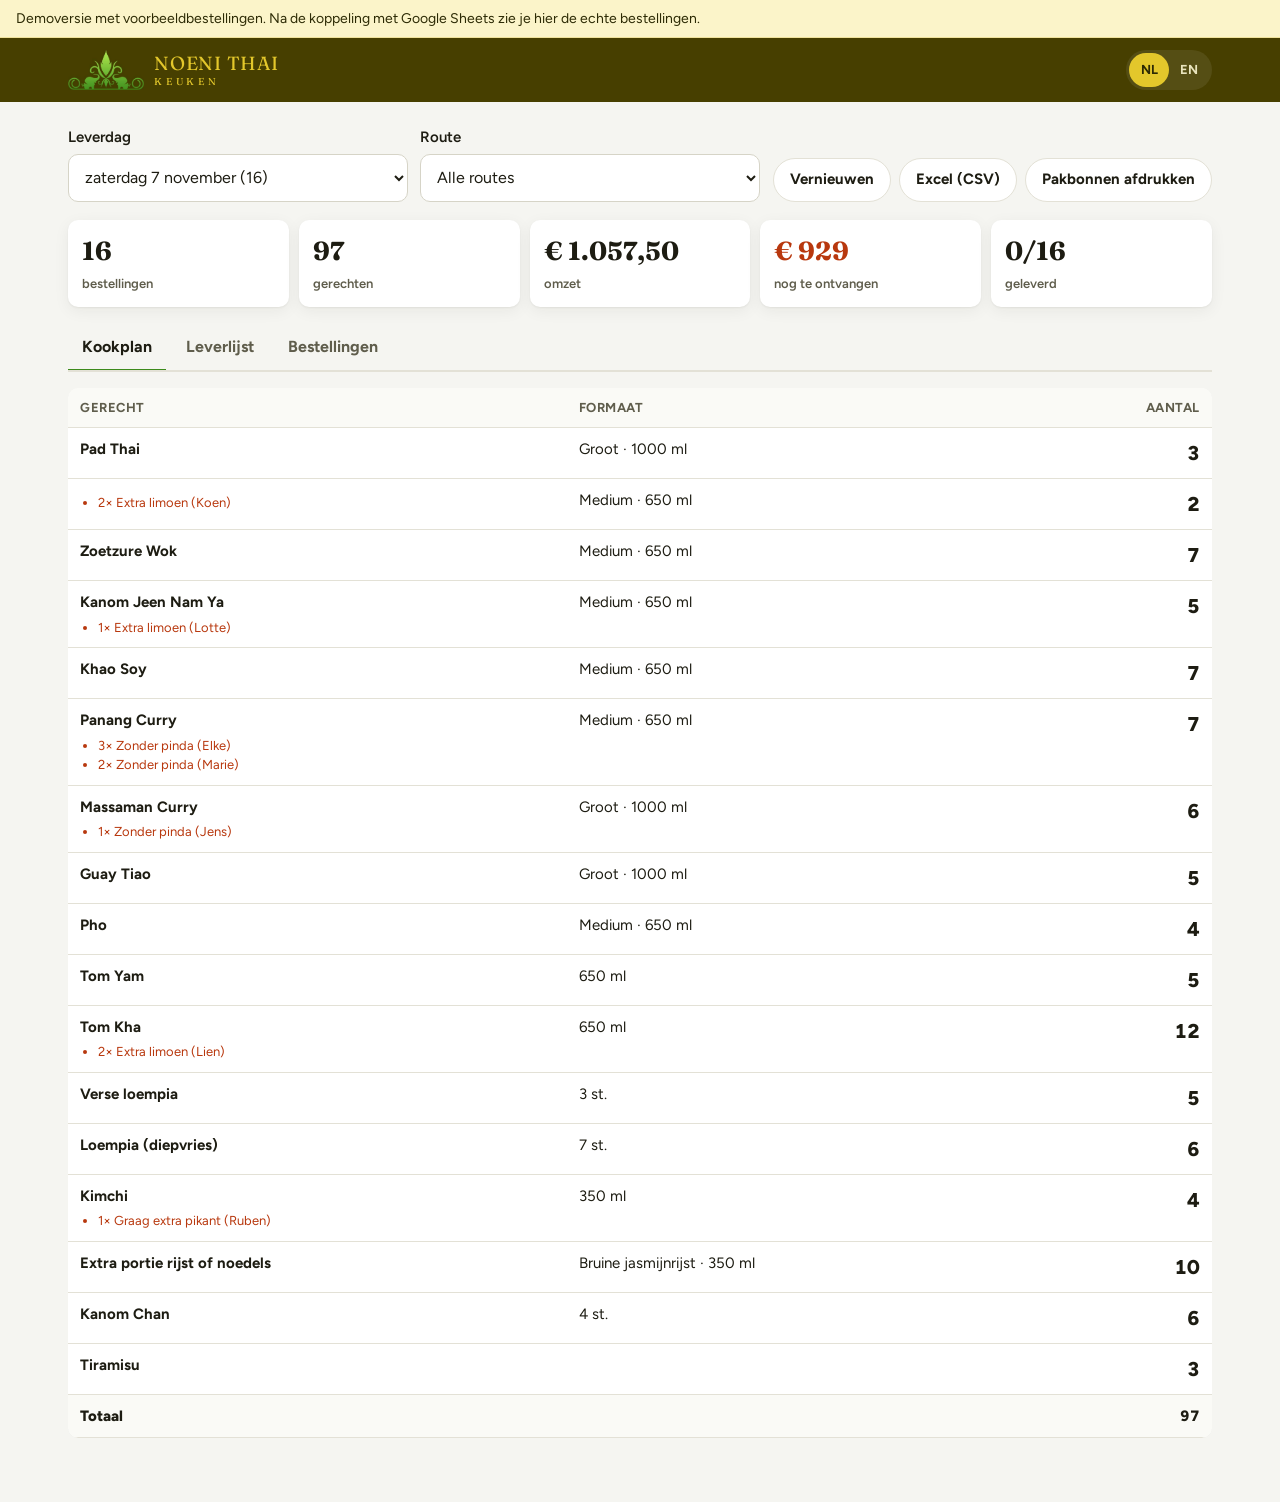
==== keuken.html @ f76861cc "Noeni Thai Kitchen order site (demo mode) Co-Authored-By: Claude Opus 5.5 <noreply@anthropic.com>" ====
<!doctype html>
<html lang="nl-BE">
<head>
  <meta charset="utf-8">
  <meta name="viewport" content="width=device-width, initial-scale=1, viewport-fit=cover">
  <meta name="robots" content="noindex, nofollow">
  <title>Keuken · Noeni Thai Kitchen</title>
  <meta name="theme-color" content="#473f00">
  <link rel="icon" href="img/icon.svg" type="image/svg+xml">
  <link rel="preconnect" href="https://fonts.googleapis.com">
  <link rel="preconnect" href="https://fonts.gstatic.com" crossorigin>
  <link href="https://fonts.googleapis.com/css2?family=Fraunces:opsz,wght@9..144,500;9..144,650&family=Figtree:wght@400;500;600;700&display=swap" rel="stylesheet">
  <link rel="stylesheet" href="styles.css">
  <link rel="stylesheet" href="keuken.css">
</head>
<body class="k">
  <div class="demo-bar" id="demoBar" hidden></div>
  <header class="top">
    <div class="wrap top-in">
      <a class="brand" href="index.html" aria-label="Noeni Thai Kitchen">
        <span class="brand-mark" aria-hidden="true"></span>
        <span class="brand-name">Noeni Thai<small data-t="kitchen">Kitchen</small></span>
      </a>
      <div class="lang" role="group" aria-label="Language">
        <button type="button" data-lang="nl">NL</button>
        <button type="button" data-lang="en">EN</button>
      </div>
    </div>
  </header>

  <!-- Login -->
  <main class="wrap k-login" id="login" hidden>
    <form id="loginForm" class="k-card">
      <h1 data-t="loginTitle"></h1>
      <p class="muted" data-t="loginText"></p>
      <div class="field">
        <label for="key" data-t="key"></label>
        <input id="key" type="password" autocomplete="current-password" required>
      </div>
      <p class="err" id="loginErr"></p>
      <button class="btn btn-primary btn-block" data-t="login"></button>
    </form>
  </main>

  <!-- Dashboard -->
  <main class="wrap k-main" id="dash" hidden>
    <div class="k-toolbar">
      <div class="field">
        <label for="day" data-t="day"></label>
        <select id="day"></select>
      </div>
      <div class="field">
        <label for="route" data-t="route"></label>
        <select id="route"></select>
      </div>
      <div class="k-actions">
        <button type="button" class="btn btn-ghost" id="refresh" data-t="refresh"></button>
        <button type="button" class="btn btn-ghost" id="csv" data-t="csv"></button>
        <button type="button" class="btn btn-ghost" id="printSlips" data-t="printSlips"></button>
      </div>
    </div>

    <div class="k-stats" id="stats"></div>

    <div class="k-tabs" role="tablist">
      <button type="button" role="tab" data-tab="cook" data-t="tabCook"></button>
      <button type="button" role="tab" data-tab="deliver" data-t="tabDeliver"></button>
      <button type="button" role="tab" data-tab="orders" data-t="tabOrders"></button>
    </div>

    <section id="tab-cook" class="k-panel"></section>
    <section id="tab-deliver" class="k-panel"></section>
    <section id="tab-orders" class="k-panel"></section>
    <p class="muted k-empty" id="empty" hidden data-t="none"></p>
  </main>

  <!-- Packing slips, only shown when printing -->
  <div class="slips" id="slips"></div>

  <div class="toast" id="toast" role="status" hidden></div>

  <script src="config.js" defer></script>
  <script src="menu.js" defer></script>
  <script src="shared.js" defer></script>
  <script src="keuken.js" defer></script>
</body>
</html>
---- styles.css ----
/* Noeni Thai Kitchen — colours taken from the logo (deep olive, leaf green, gold). */
:root {
  --olive: #473f00;
  --olive-2: #57520f;
  --olive-ink: #2c2a04;
  --leaf: #3c8a1c;
  --leaf-hover: #2f7213;
  --leaf-soft: #ebf5e3;
  --gold: #e3c72b;
  --gold-hover: #f0d643;
  --gold-soft: #fbf4c9;
  --chili: #b8380e;
  --chili-soft: #fdebe3;
  --ice: #1d6aa3;
  --ice-soft: #e6f1fa;

  --bg: #f5f5f1;
  --surface: #ffffff;
  --ink: #1d1c12;
  --muted: #5f5d4c;
  --line: #e3e1d6;
  --focus: #1d6aa3;

  --r: 14px;
  --r-sm: 10px;
  --shadow: 0 1px 2px rgba(40, 38, 10, .06), 0 4px 16px rgba(40, 38, 10, .06);
  --shadow-lg: 0 10px 40px rgba(40, 38, 10, .18);
  --font: 'Figtree', system-ui, -apple-system, 'Segoe UI', sans-serif;
  --serif: 'Fraunces', Georgia, serif;
  --bar-h: 0px;
}

*, *::before, *::after { box-sizing: border-box; }
html { scroll-behavior: smooth; -webkit-text-size-adjust: 100%; }
body {
  margin: 0;
  background: var(--bg);
  color: var(--ink);
  font: 16px/1.5 var(--font);
  text-align: left;
  -webkit-font-smoothing: antialiased;
  padding-bottom: var(--bar-h);
}
body.locked { overflow: hidden; }
img { max-width: 100%; display: block; }
h1, h2, h3 { line-height: 1.15; margin: 0; }
h1, h2 { font-family: var(--serif); font-weight: 650; letter-spacing: -.01em; }
p { margin: 0; }
a { color: var(--leaf); }
button { font: inherit; color: inherit; cursor: pointer; }
input, select, textarea { font: inherit; color: inherit; }
[hidden] { display: none !important; }
:focus-visible { outline: 3px solid var(--focus); outline-offset: 2px; border-radius: 6px; }
svg { width: 1em; height: 1em; fill: none; stroke: currentColor; stroke-width: 2.2; stroke-linecap: round; stroke-linejoin: round; }

.wrap { width: 100%; max-width: 1200px; margin: 0 auto; padding: 0 16px; }
@media (min-width: 720px) { .wrap { padding: 0 28px; } }
.muted { color: var(--muted); }
.skip { position: absolute; left: -999px; top: 8px; background: #fff; padding: 8px 12px; z-index: 100; }
.skip:focus { left: 8px; }

/* ---------- buttons ---------- */
.btn {
  display: inline-flex; align-items: center; justify-content: center; gap: 8px;
  min-height: 48px; padding: 0 22px; border-radius: 999px; border: 0;
  font-weight: 700; text-decoration: none; white-space: nowrap;
  transition: background .15s, transform .1s;
}
.btn:active { transform: translateY(1px); }
.btn-primary { background: var(--leaf); color: #fff; }
.btn-primary:hover { background: var(--leaf-hover); }
.btn-primary:disabled { background: #b9c4ad; cursor: not-allowed; }
.btn-gold { background: var(--gold); color: var(--olive-ink); }
.btn-gold:hover { background: var(--gold-hover); }
.btn-dark { background: var(--olive); color: #fff; }
.btn-ghost { background: var(--surface); border: 1.5px solid var(--line); color: var(--ink); }
.btn-ghost:hover { border-color: var(--olive-2); }
.btn-block { width: 100%; }
.btn-link { background: none; border: 0; padding: 0; color: var(--leaf); font-weight: 600; text-decoration: underline; text-underline-offset: 3px; }
.btn-link.small, .small { font-size: 14px; }
.icon-btn { width: 44px; height: 44px; border-radius: 50%; border: 0; background: transparent; display: grid; place-items: center; font-size: 22px; }
.icon-btn:hover { background: var(--bg); }

/* ---------- top ---------- */
.demo-bar { background: var(--gold-soft); color: var(--olive-ink); font-size: 14px; padding: 8px 16px; border-bottom: 1px solid #efe29a; }
.banner { background: var(--leaf); color: #fff; padding: 10px 16px; font-weight: 600; }
.top { background: var(--olive); color: #fff; position: sticky; top: 0; z-index: 30; }
.top-in { display: flex; align-items: center; gap: 16px; height: 64px; }
.brand { display: flex; align-items: center; gap: 10px; text-decoration: none; color: var(--gold); }
/* Emblem cut out of the logo file (elephants + leaf), name set in type next to it. */
.brand-mark { width: 76px; height: 40px; background: url(img/logo.jpg) -35.6px -0.9px / 147px auto no-repeat; flex: none; }
.brand-name { font-family: var(--serif); font-size: 19px; line-height: 1; letter-spacing: .04em; text-transform: uppercase; white-space: nowrap; }
.brand-name small { display: block; font-size: 10px; letter-spacing: .38em; margin-top: 4px; }
@media (max-width: 420px) { .brand-mark { display: none; } }
.top-nav { display: none; gap: 24px; margin-left: auto; }
.top-nav a { color: #f2edc6; text-decoration: none; font-weight: 600; font-size: 15px; }
.top-nav a:hover { color: var(--gold); }
.lang { margin-left: auto; display: flex; background: rgba(255,255,255,.08); border-radius: 999px; padding: 3px; }
.lang button { border: 0; background: none; color: #e9e4bd; font-size: 13px; font-weight: 700; padding: 6px 11px; border-radius: 999px; min-width: 40px; min-height: 34px; }
.lang button[aria-pressed="true"] { background: var(--gold); color: var(--olive-ink); }
@media (min-width: 860px) { .top-nav { display: flex; } .lang { margin-left: 8px; } }

/* ---------- hero ---------- */
.hero { background: var(--olive); color: #fff; padding: 20px 0 40px; overflow: hidden; }
.hero-in { display: grid; gap: 28px; align-items: center; }
.eyebrow { color: var(--gold); font-weight: 700; letter-spacing: .08em; text-transform: uppercase; font-size: 13px; margin-bottom: 10px; }
.hero h1 { font-size: clamp(32px, 7vw, 54px); max-width: 15ch; }
.lead { color: #e7e3c4; font-size: 18px; margin-top: 14px; max-width: 46ch; }
.where { margin-top: 24px; background: rgba(255,255,255,.07); border: 1px solid rgba(255,255,255,.12); border-radius: var(--r); padding: 16px; max-width: 520px; }
.where-label { font-weight: 700; display: block; margin-bottom: 8px; }
.where-row { display: flex; gap: 10px; }
.where-row input {
  width: 128px; min-height: 48px; padding: 0 14px; border-radius: 999px; border: 2px solid transparent;
  background: #fff; color: var(--ink); font-size: 18px; font-weight: 600; letter-spacing: .1em;
}
.where-row input:focus { outline: none; border-color: var(--gold); }
.where-row .btn { flex: 1; }
.where-hint { color: #d5d0ad; font-size: 14px; margin-top: 8px; }
.next:empty { display: none; }
.next { margin-top: 14px; display: grid; gap: 12px; }
.next-item { background: rgba(0,0,0,.18); border-radius: var(--r-sm); padding: 12px 14px; }
.next-label { font-size: 13px; color: var(--gold); font-weight: 700; text-transform: uppercase; letter-spacing: .05em; }
.next-date { font-family: var(--serif); font-size: 24px; margin-top: 2px; }
.next-date::first-letter, .cal-date::first-letter { text-transform: uppercase; }
.next-dl { font-size: 14px; color: #e7e3c4; margin-top: 4px; }
.next-none { color: #f6efc0; font-size: 15px; }
.pill { display: inline-block; background: var(--gold); color: var(--olive-ink); font-weight: 700; border-radius: 999px; padding: 1px 9px; font-size: 13px; margin-left: 4px; white-space: nowrap; }
.pill-warn { background: #ffb38f; margin-left: 0; }
.reorder { color: var(--gold); margin-top: 16px; display: inline-block; }

.hero-photos { display: grid; grid-template-columns: 1.2fr 1fr; grid-template-rows: 1fr 1fr; gap: 10px; height: 200px; }
.hero-photos img { width: 100%; height: 100%; object-fit: cover; border-radius: var(--r); }
.hero-photos .p1 { grid-row: 1 / 3; }
@media (min-width: 900px) {
  .hero { padding: 40px 0 64px; }
  .hero-in { grid-template-columns: 1.05fr 1fr; gap: 48px; }
  .hero-photos { height: 460px; gap: 14px; }
}

/* ---------- late notice ---------- */
.late { background: #fff1ea; border-bottom: 1px solid #f6d3c3; }
.late-in { display: flex; gap: 16px; align-items: center; justify-content: space-between; padding-top: 12px; padding-bottom: 12px; }
.late strong { display: block; color: var(--chili); }
.late span { font-size: 14px; }

/* ---------- layout ---------- */
.layout { display: grid; grid-template-columns: minmax(0, 1fr); gap: 32px; padding-top: 36px; padding-bottom: 56px; }
.menu-col { min-width: 0; }
@media (min-width: 1024px) { .layout { grid-template-columns: minmax(0, 1fr) 360px; align-items: start; } }
.menu-head h2 { font-size: clamp(28px, 4vw, 38px); }
.menu-head p { margin-top: 6px; }

.filters { position: sticky; top: 64px; z-index: 20; background: var(--bg); padding: 14px 0 10px; margin: 0 -16px; padding-left: 16px; padding-right: 16px; }
@media (min-width: 720px) { .filters { margin: 0; padding-left: 0; padding-right: 0; } }
.chips { display: flex; gap: 8px; overflow-x: auto; scrollbar-width: none; padding-bottom: 2px; }
.chips::-webkit-scrollbar { display: none; }
.chip {
  flex: none; border: 1.5px solid var(--line); background: var(--surface); border-radius: 999px;
  padding: 8px 14px; font-weight: 600; font-size: 15px; min-height: 40px;
}
.chip-n { color: var(--muted); font-weight: 500; font-size: 13px; }
.chip[aria-selected="true"] { background: var(--olive); color: #fff; border-color: var(--olive); }
.chip[aria-selected="true"] .chip-n { color: var(--gold); }
.filter-row { display: flex; gap: 10px; margin-top: 10px; align-items: center; }
.search { flex: 1; display: flex; align-items: center; gap: 8px; background: var(--surface); border: 1.5px solid var(--line); border-radius: 999px; padding: 0 14px; min-height: 42px; color: var(--muted); }
.search:focus-within { border-color: var(--olive-2); }
.search input { border: 0; outline: none; background: none; flex: 1; min-width: 0; color: var(--ink); font-size: 15px; }
.toggle { display: inline-flex; align-items: center; gap: 8px; font-size: 14px; font-weight: 600; white-space: nowrap; cursor: pointer; }
.toggle input { width: 18px; height: 18px; accent-color: var(--leaf); }

.cat { margin-top: 26px; scroll-margin-top: 170px; }
.cat-title { font-size: 13px; text-transform: uppercase; letter-spacing: .09em; color: var(--muted); font-weight: 700; margin-bottom: 12px; }
.cards { display: grid; gap: 14px; }
@media (min-width: 640px) { .cards { grid-template-columns: 1fr 1fr; } }

/* ---------- card ---------- */
.card { background: var(--surface); border-radius: var(--r); box-shadow: var(--shadow); overflow: hidden; display: flex; flex-direction: column; border: 2px solid transparent; transition: border-color .15s; }
.card.in-cart { border-color: var(--leaf); }
.card-img { aspect-ratio: 16 / 10; background: #ecebe3; overflow: hidden; }
.card-img img { width: 100%; height: 100%; object-fit: cover; transition: transform .4s; }
.card:hover .card-img img { transform: scale(1.03); }
/* Smaller extras / desserts: photo beside the text on wide cards */
.cards:not(.cards-big) .card { flex-direction: row; }
.cards:not(.cards-big) .card-img { aspect-ratio: auto; width: 112px; flex: none; }
.card.no-img .card-body { border-left: 5px solid var(--gold); }
.card-body { padding: 14px 16px 16px; display: flex; flex-direction: column; gap: 6px; flex: 1; min-width: 0; }
.card-title { display: flex; flex-wrap: wrap; gap: 6px 10px; align-items: center; }
.card-title h3 { font-family: var(--serif); font-size: 21px; font-weight: 650; }
.badges { display: flex; gap: 6px; }
.badge { display: inline-flex; align-items: center; gap: 4px; font-size: 12px; font-weight: 700; border-radius: 999px; padding: 2px 8px; }
.badge-spicy { background: var(--chili-soft); color: var(--chili); }
.badge-frozen { background: var(--ice-soft); color: var(--ice); }
.card-sub { color: var(--muted); font-size: 15px; }
.ing summary { font-size: 14px; color: var(--olive-2); font-weight: 600; cursor: pointer; width: max-content; }
.ing p { font-size: 14px; color: var(--muted); margin-top: 4px; }
.variants { list-style: none; padding: 0; margin: 6px 0 0; display: grid; gap: 4px; }
.variant { display: grid; grid-template-columns: 1fr auto auto; gap: 12px; align-items: center; min-height: 44px; border-top: 1px solid var(--line); padding-top: 6px; }
.variant:first-child { border-top: 0; padding-top: 0; }
.v-label { font-size: 15px; }
.v-price { font-weight: 700; font-variant-numeric: tabular-nums; }
.variant.is-sold .v-label, .variant.is-sold .v-price { color: #a3a191; text-decoration: line-through; }
.sold { font-size: 13px; color: var(--chili); font-weight: 700; }
.card-extra { display: flex; flex-wrap: wrap; gap: 6px 16px; align-items: center; margin-top: 4px; }
.note-wrap textarea { width: 100%; border: 1.5px solid var(--line); border-radius: var(--r-sm); padding: 8px 10px; resize: vertical; font-size: 15px; }
.check { display: inline-flex; gap: 8px; align-items: center; cursor: pointer; }
.check input { width: 18px; height: 18px; accent-color: var(--leaf); flex: none; }

.add {
  width: 44px; height: 44px; border-radius: 50%; border: 0; background: var(--leaf); color: #fff;
  display: grid; place-items: center; font-size: 20px; box-shadow: 0 2px 6px rgba(60,138,28,.3);
}
.add:hover { background: var(--leaf-hover); }
.stepper { display: inline-flex; align-items: center; background: var(--leaf-soft); border-radius: 999px; }
.stepper button { width: 40px; height: 40px; border-radius: 50%; border: 0; background: transparent; display: grid; place-items: center; font-size: 18px; color: var(--leaf-hover); }
.stepper button:hover { background: rgba(60,138,28,.12); }
.stepper button:disabled { opacity: .35; cursor: not-allowed; }
.stepper output { min-width: 24px; text-align: center; font-weight: 700; font-variant-numeric: tabular-nums; }
.empty-results { margin-top: 24px; }

/* ---------- cart ---------- */
.cart-col { display: none; }
@media (min-width: 1024px) { .cart-col { display: block; position: sticky; top: 84px; } }
.cart-card { background: var(--surface); border-radius: var(--r); box-shadow: var(--shadow); padding: 18px; max-height: calc(100vh - 104px); overflow: auto; }
.cart-top { display: flex; justify-content: space-between; align-items: baseline; }
.cart-h { font-family: var(--serif); font-size: 24px; }
.cart-empty { margin-top: 10px; }
.lines { list-style: none; padding: 0; margin: 12px 0; }
.line { display: grid; grid-template-columns: 1fr auto auto; gap: 8px; align-items: center; padding: 10px 0; border-bottom: 1px solid var(--line); }
.line-main { min-width: 0; }
.line-name { font-weight: 600; display: block; }
.line-name small { color: var(--muted); font-weight: 500; }
.line-note { display: block; font-size: 13px; color: var(--muted); font-style: italic; overflow-wrap: anywhere; }
.line-total { font-weight: 700; min-width: 52px; text-align: right; font-variant-numeric: tabular-nums; }
.line .stepper button { width: 34px; height: 34px; }
.line .add { width: 34px; height: 34px; }
.lines-static .line { grid-template-columns: 1fr auto; }
#stepCart .cart-h { visibility: hidden; }
.suggest p { font-size: 13px; font-weight: 700; text-transform: uppercase; letter-spacing: .06em; color: var(--muted); }
.suggest-row { display: flex; flex-wrap: wrap; gap: 6px; margin-top: 6px; }
.suggest-btn { border: 1.5px dashed #cfcdbd; background: var(--surface); border-radius: 999px; padding: 6px 12px; font-size: 14px; font-weight: 600; min-height: 36px; }
.suggest-btn span { color: var(--muted); font-weight: 500; }
.suggest-btn:hover { border-color: var(--leaf); border-style: solid; color: var(--leaf-hover); }
.method-switch { display: grid; grid-template-columns: 1fr 1fr; background: var(--bg); border-radius: 999px; padding: 4px; margin: 12px 0; }
.method-switch button { border: 0; background: none; border-radius: 999px; min-height: 38px; font-weight: 700; font-size: 14px; color: var(--muted); }
.method-switch button[aria-pressed="true"] { background: var(--surface); color: var(--ink); box-shadow: var(--shadow); }
.progress { margin: 10px 0; }
.progress-bar { height: 8px; background: var(--bg); border-radius: 999px; overflow: hidden; }
.progress-bar span { display: block; height: 100%; background: var(--gold); border-radius: 999px; transition: width .3s; }
.progress.ok .progress-bar span { background: var(--leaf); }
.progress p { font-size: 14px; margin-top: 6px; font-weight: 600; color: var(--olive-2); }
.sums { margin: 12px 0 16px; display: grid; gap: 4px; }
.sums div { display: flex; justify-content: space-between; }
.sums dt { color: var(--muted); }
.sums dd { margin: 0; font-variant-numeric: tabular-nums; }
.sum-total { border-top: 1px solid var(--line); padding-top: 8px; margin-top: 4px; font-size: 19px; font-weight: 800; }
.sum-total dt { color: var(--ink); }

/* ---------- mobile order bar ---------- */
.bar { position: fixed; left: 0; right: 0; bottom: 0; z-index: 40; padding: 10px 16px calc(10px + env(safe-area-inset-bottom)); background: linear-gradient(to top, var(--bg) 70%, rgba(245,245,241,0)); }
.bar-btn { width: 100%; display: flex; align-items: center; gap: 12px; min-height: 56px; border: 0; border-radius: 999px; background: var(--leaf); color: #fff; padding: 0 10px 0 10px; font-weight: 700; font-size: 17px; box-shadow: var(--shadow-lg); }
.bar-count { background: #fff; color: var(--leaf); border-radius: 999px; min-width: 36px; height: 36px; display: grid; place-items: center; font-size: 15px; }
.bar-total { margin-left: auto; padding-right: 10px; font-variant-numeric: tabular-nums; }
body:has(.bar:not([hidden])) { --bar-h: 84px; }
@media (min-width: 1024px) { .bar { display: none !important; } body { --bar-h: 0px !important; } }

/* ---------- sheet (dialog) ---------- */
.sheet {
  padding: 0; border: 0; margin: 0; width: 100%; max-width: 100%; height: 100%; max-height: 100%;
  background: var(--surface); color: var(--ink);
}
.sheet[open] { display: flex; flex-direction: column; }
.sheet::backdrop { background: rgba(30, 28, 6, .5); }
@media (min-width: 720px) {
  .sheet { margin: 0 0 0 auto; width: 560px; height: 100%; box-shadow: var(--shadow-lg); }
}
.sheet-head { display: grid; grid-template-columns: 44px 1fr 44px; align-items: center; gap: 8px; padding: 8px 12px; border-bottom: 1px solid var(--line); }
.sheet-head h2 { font-size: 20px; text-align: center; }
/* Keep the grid columns when the back button is not needed */
.sheet-head .icon-btn[hidden] { display: grid !important; visibility: hidden; }
.sheet-body { overflow: auto; padding: 18px 20px calc(28px + env(safe-area-inset-bottom)); flex: 1; }
.step { display: grid; gap: 18px; }

fieldset { border: 0; padding: 0; margin: 0; }
legend { font-weight: 700; margin-bottom: 8px; padding: 0; }
.choice-grid { display: grid; grid-template-columns: 1fr 1fr; gap: 10px; }
.choice-grid.three { grid-template-columns: 1fr; }
@media (min-width: 480px) { .choice-grid.three { grid-template-columns: repeat(3, 1fr); } }
.choice { position: relative; cursor: pointer; }
.choice input { position: absolute; opacity: 0; inset: 0; }
.choice-box { display: flex; flex-direction: column; gap: 2px; border: 2px solid var(--line); border-radius: var(--r-sm); padding: 12px 14px; height: 100%; }
.choice-box small { color: var(--muted); font-size: 13px; line-height: 1.35; }
.choice input:checked + .choice-box { border-color: var(--leaf); background: var(--leaf-soft); }
.choice input:focus-visible + .choice-box { outline: 3px solid var(--focus); outline-offset: 2px; }
.grid2 { display: grid; gap: 14px; }
@media (min-width: 480px) { .grid2 { grid-template-columns: 1fr 1fr; } .span2 { grid-column: span 2; } }
.field { display: grid; gap: 5px; align-content: start; }
.field label { font-weight: 600; font-size: 15px; }
.field input, .field select, .field textarea {
  width: 100%; min-height: 48px; border: 1.5px solid #d6d4c7; border-radius: var(--r-sm); padding: 10px 12px; background: #fff; font-size: 16px;
}
.field textarea { min-height: 0; resize: vertical; }
.field input:focus, .field select:focus, .field textarea:focus { outline: none; border-color: var(--leaf); box-shadow: 0 0 0 3px var(--leaf-soft); }
.field [aria-invalid="true"] { border-color: var(--chili); }
.hint { font-size: 13px; color: var(--muted); }
.hint.is-warn { color: var(--chili); font-weight: 600; }
.err { font-size: 14px; color: var(--chili); font-weight: 600; }
.err:empty { display: none; }
.route-note { font-size: 14px; font-weight: 600; color: var(--leaf-hover); background: var(--leaf-soft); padding: 8px 12px; border-radius: var(--r-sm); }
.route-note.is-bad { color: var(--chili); background: var(--chili-soft); }
.form-err { background: var(--chili-soft); color: var(--chili); padding: 10px 14px; border-radius: var(--r-sm); font-weight: 600; }
.hp { position: absolute; left: -9999px; width: 1px; height: 1px; overflow: hidden; }
.summary .sums { margin: 0; background: var(--bg); padding: 12px 14px; border-radius: var(--r-sm); }

/* ---------- done ---------- */
.done-head { text-align: left; }
.done-icon { width: 56px; height: 56px; border-radius: 50%; background: var(--leaf); color: #fff; display: grid; place-items: center; font-size: 30px; margin-bottom: 12px; }
.done-head h2 { font-size: 30px; }
.done-head p { color: var(--muted); margin-top: 4px; }
.kv { margin: 0; display: grid; grid-template-columns: auto 1fr; gap: 6px 14px; }
.kv div { display: contents; }
.kv dt { color: var(--muted); }
.kv dd { margin: 0; overflow-wrap: anywhere; text-transform: none; }
.done-kv { background: var(--bg); padding: 12px 14px; border-radius: var(--r-sm); }
.pay { border: 2px solid var(--gold); background: #fffdf0; border-radius: var(--r); padding: 16px; }
.pay h3 { font-size: 18px; margin-bottom: 10px; }
.pay-grid { display: grid; gap: 16px; }
@media (min-width: 480px) { .pay-grid { grid-template-columns: 180px 1fr; align-items: start; } }
.qr { background: #fff; border-radius: var(--r-sm); padding: 6px; width: 180px; }
.qr svg { width: 100%; height: auto; display: block; }
.pay .kv { margin-top: 10px; }
.done-actions { display: flex; flex-wrap: wrap; gap: 10px; }

/* ---------- how / info / footer ---------- */
.how { background: var(--surface); padding: 48px 0; border-top: 1px solid var(--line); }
.how h2, .info h2 { font-size: clamp(26px, 4vw, 34px); }
.steps { list-style: none; padding: 0; margin: 24px 0 0; display: grid; gap: 18px; }
@media (min-width: 760px) { .steps { grid-template-columns: repeat(3, 1fr); gap: 28px; } }
.steps li { display: grid; gap: 6px; }
.num { width: 40px; height: 40px; border-radius: 50%; background: var(--gold); color: var(--olive-ink); display: grid; place-items: center; font-weight: 800; font-family: var(--serif); font-size: 20px; }
.steps h3 { font-size: 19px; margin-top: 4px; }
.steps p { color: var(--muted); }
.info { padding: 48px 0 56px; }
.info-grid { display: grid; gap: 28px; }
@media (min-width: 860px) { .info-grid { grid-template-columns: 1.3fr 1fr; gap: 56px; } }
.facts { padding-left: 20px; margin: 16px 0 24px; display: grid; gap: 8px; }
.info h3 { font-size: 19px; margin-bottom: 6px; }
.cal-card { background: var(--surface); border-radius: var(--r); box-shadow: var(--shadow); padding: 20px; align-self: start; }
.cal { list-style: none; padding: 0; margin: 12px 0 0; }
.cal li { display: grid; grid-template-columns: 110px 1fr; gap: 10px; padding: 9px 10px; border-radius: var(--r-sm); }
.cal li + li { border-top: 1px solid var(--line); }
.cal li.is-mine { background: var(--leaf-soft); border-top-color: transparent; font-weight: 700; }
.cal-date { font-weight: 700; font-variant-numeric: tabular-nums; }
.cal-pickup { color: var(--muted); }
.foot { background: var(--olive); color: #d9d4b0; padding: 24px 0 calc(24px + var(--bar-h)); font-size: 14px; }
.foot-in { display: flex; flex-wrap: wrap; gap: 12px; justify-content: space-between; }
.foot-link { color: #d9d4b0; }

.toast { position: fixed; left: 50%; bottom: 100px; transform: translateX(-50%); background: var(--olive-ink); color: #fff; padding: 10px 18px; border-radius: 999px; font-weight: 600; z-index: 100; }

/* ---------- print: just the confirmation ---------- */
@media print {
  body > *:not(.sheet) { display: none !important; }
  .sheet { position: static; display: block !important; width: auto; height: auto; box-shadow: none; }
  .sheet-head, .done-actions { display: none !important; }
  .sheet-body { overflow: visible; }
}
---- keuken.css ----
/* Kitchen dashboard — extends styles.css */
.k-login { display: grid; place-items: start center; padding-top: 64px; padding-bottom: 64px; }
.k-card { background: var(--surface); border-radius: var(--r); box-shadow: var(--shadow); padding: 24px; width: 100%; max-width: 420px; display: grid; gap: 14px; }
.k-card h1 { font-size: 28px; }
.k-main { padding-top: 24px; padding-bottom: 64px; }

.k-toolbar { display: flex; flex-wrap: wrap; gap: 12px; align-items: end; }
.k-toolbar .field { min-width: 200px; flex: 1; max-width: 340px; }
.k-actions { display: flex; flex-wrap: wrap; gap: 8px; margin-left: auto; }
.k-actions .btn { min-height: 44px; padding: 0 16px; font-size: 15px; }

.k-stats { display: grid; grid-template-columns: repeat(2, 1fr); gap: 10px; margin: 18px 0; }
@media (min-width: 760px) { .k-stats { grid-template-columns: repeat(5, 1fr); } }
.stat { background: var(--surface); border-radius: var(--r-sm); box-shadow: var(--shadow); padding: 12px 14px; }
.stat b { display: block; font-size: 26px; font-family: var(--serif); font-variant-numeric: tabular-nums; }
.stat span { font-size: 13px; color: var(--muted); font-weight: 600; }
.stat.warn b { color: var(--chili); }

.k-tabs { display: flex; gap: 6px; border-bottom: 2px solid var(--line); margin-bottom: 16px; overflow-x: auto; overflow-y: hidden; }
.k .lang { margin-left: auto; }
.k-tabs button { border: 0; background: none; padding: 10px 14px; font-weight: 700; color: var(--muted); border-bottom: 3px solid transparent; margin-bottom: -2px; white-space: nowrap; min-height: 44px; }
.k-tabs button[aria-selected="true"] { color: var(--ink); border-bottom-color: var(--leaf); }

.k-table { width: 100%; border-collapse: collapse; background: var(--surface); border-radius: var(--r-sm); overflow: hidden; box-shadow: var(--shadow); font-size: 15px; }
.k-table th, .k-table td { padding: 10px 12px; border-bottom: 1px solid var(--line); text-align: left; vertical-align: top; }
.k-table th { background: #fafaf6; font-size: 13px; text-transform: uppercase; letter-spacing: .04em; color: var(--muted); }
.k-table td.qty, .k-table th.qty { text-align: right; font-variant-numeric: tabular-nums; }
.k-table tfoot td { font-weight: 800; background: #fafaf6; }
.k-table .big { font-size: 20px; font-weight: 800; }
.k-scroll { overflow-x: auto; border-radius: var(--r-sm); }
.k-notes { margin: 4px 0 0; padding-left: 18px; font-size: 13px; color: var(--chili); }

.route-block { margin-bottom: 26px; }
.route-head { display: flex; flex-wrap: wrap; gap: 10px; align-items: center; justify-content: space-between; margin-bottom: 10px; }
.route-head h2 { font-size: 22px; }
.route-head .btns { display: flex; flex-wrap: wrap; gap: 8px; }
.route-head .btn { min-height: 40px; padding: 0 14px; font-size: 14px; }
.stops { list-style: none; padding: 0; margin: 0; display: grid; gap: 10px; counter-reset: stop; }
.stop { background: var(--surface); border-radius: var(--r-sm); box-shadow: var(--shadow); padding: 12px 14px; display: grid; gap: 8px; grid-template-columns: 34px 1fr; counter-increment: stop; }
.stop::before { content: counter(stop); width: 30px; height: 30px; border-radius: 50%; background: var(--olive); color: var(--gold); display: grid; place-items: center; font-weight: 800; }
.stop.is-done { opacity: .55; }
.stop-main { display: grid; gap: 4px; min-width: 0; }
.stop-top { display: flex; flex-wrap: wrap; gap: 4px 12px; align-items: baseline; }
.stop-top strong { font-size: 17px; }
.stop-id { font-size: 13px; color: var(--muted); }
.stop a { font-weight: 600; }
.stop-items { font-size: 14px; color: var(--muted); }
.stop-remarks { font-size: 14px; color: var(--chili); font-weight: 600; }
.stop-ctrl { display: flex; flex-wrap: wrap; gap: 8px 16px; align-items: center; margin-top: 4px; }
.stop-ctrl input[type="text"] { width: 140px; min-height: 38px; border: 1.5px solid #d6d4c7; border-radius: 8px; padding: 4px 10px; }
.tag { display: inline-block; font-size: 12px; font-weight: 700; padding: 2px 8px; border-radius: 999px; background: var(--bg); }
.tag.paid { background: var(--leaf-soft); color: var(--leaf-hover); }
.tag.unpaid { background: var(--chili-soft); color: var(--chili); }

.k-search { max-width: 360px; margin-bottom: 12px; }
.k-empty { padding: 24px 0; }

.slips { display: none; }
@media print {
  body.k > *:not(.slips) { display: none !important; }
  .slips { display: block; }
  .slip { page-break-after: always; font: 14px/1.4 Arial, sans-serif; padding: 8mm; }
  .slip h2 { font-size: 22px; margin-bottom: 4px; }
  .slip table { width: 100%; border-collapse: collapse; margin: 10px 0; }
  .slip td { border-bottom: 1px solid #ccc; padding: 4px 0; }
  .slip .box { border: 2px solid #000; padding: 6px 10px; margin-top: 8px; }
}
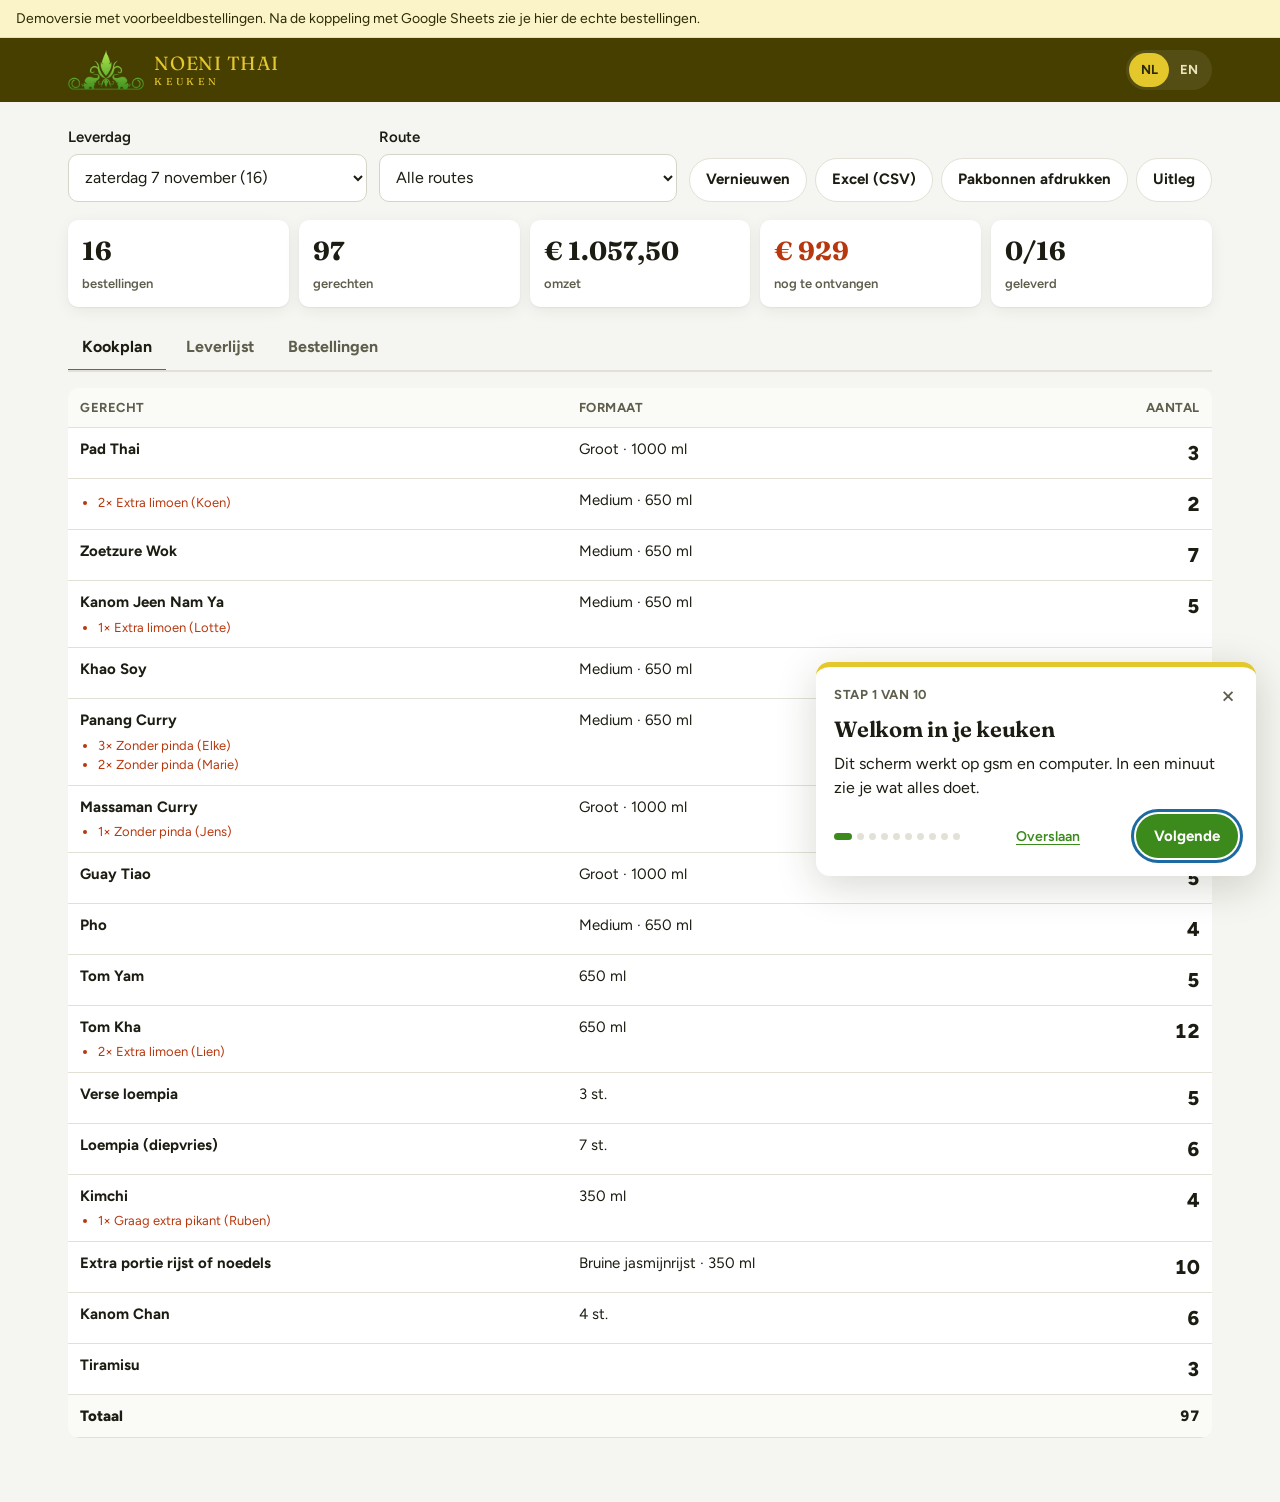
==== commit b4f91de2: "Add first-time guides: customer walkthrough, kitchen tour and practice mode Co-Authored-By: Claude O" ====
--- a/keuken.html
+++ b/keuken.html
@@ -39,6 +39,7 @@
       </div>
       <p class="err" id="loginErr"></p>
       <button class="btn btn-primary btn-block" data-t="login"></button>
+      <button type="button" class="btn-link small" id="practiceLogin" hidden data-act="practice" data-t="practiceLogin"></button>
     </form>
   </main>
 
@@ -57,6 +58,7 @@
         <button type="button" class="btn btn-ghost" id="refresh" data-t="refresh"></button>
         <button type="button" class="btn btn-ghost" id="csv" data-t="csv"></button>
         <button type="button" class="btn btn-ghost" id="printSlips" data-t="printSlips"></button>
+        <button type="button" class="btn btn-ghost" id="help" data-t="help"></button>
       </div>
     </div>
 
@@ -82,6 +84,8 @@
   <script src="config.js" defer></script>
   <script src="menu.js" defer></script>
   <script src="shared.js" defer></script>
+  <script src="demo.js" defer></script>
+  <script src="guide.js" defer></script>
   <script src="keuken.js" defer></script>
 </body>
 </html>
--- a/styles.css
+++ b/styles.css
@@ -364,3 +364,26 @@
   .sheet-head, .done-actions { display: none !important; }
   .sheet-body { overflow: visible; }
 }
+
+/* First-time guide (guide.js): a card at the bottom that points at parts of the page */
+.guide { position: fixed; z-index: 90; left: 12px; right: 12px; bottom: calc(12px + var(--bar-h)); max-width: 440px; margin: 0 auto; background: var(--surface); border-radius: var(--r); box-shadow: var(--shadow-lg); border-top: 5px solid var(--gold); padding: 16px 18px 18px; display: grid; gap: 10px; }
+@media (min-width: 760px) { .guide { left: auto; right: 24px; bottom: 24px; margin: 0; } }
+.guide h2 { font-size: 22px; }
+.guide p { font-size: 16px; color: var(--ink); }
+.guide-top { display: flex; align-items: center; justify-content: space-between; }
+.guide-count { font-size: 13px; font-weight: 700; color: var(--muted); text-transform: uppercase; letter-spacing: .04em; }
+.guide-x { border: 0; background: none; font-size: 26px; line-height: 1; width: 40px; height: 40px; margin: -8px -10px -8px 0; color: var(--muted); }
+.guide-foot { display: flex; align-items: center; gap: 10px; margin-top: 4px; }
+.guide-foot .btn { min-height: 44px; padding: 0 18px; font-size: 15px; }
+.guide-foot .btn-primary { margin-left: auto; }
+.guide-dots { display: flex; gap: 5px; margin-right: auto; }
+.guide-dots i { width: 7px; height: 7px; border-radius: 50%; background: var(--line); }
+.guide-dots i.on { background: var(--leaf); width: 18px; border-radius: 4px; }
+.guide-foot .guide-dots + .btn-primary { margin-left: 0; }
+.guide-extra { border-top: 1px solid var(--line); padding-top: 10px; }
+.guide-spot { outline: 3px solid var(--gold) !important; outline-offset: 4px; border-radius: 10px; animation: guide-pulse 1.6s ease-out 2; }
+@keyframes guide-pulse { 0% { box-shadow: 0 0 0 0 rgba(227, 199, 43, .55); } 100% { box-shadow: 0 0 0 14px rgba(227, 199, 43, 0); } }
+@media (prefers-reduced-motion: reduce) { .guide-spot { animation: none; } }
+.guide-open { display: inline-flex; gap: 6px; align-items: center; }
+.how-guide { margin-top: 22px; }
+.hero .guide-open { display: block; margin-top: 12px; }
--- a/keuken.css
+++ b/keuken.css
@@ -39,6 +39,12 @@
 .stop { background: var(--surface); border-radius: var(--r-sm); box-shadow: var(--shadow); padding: 12px 14px; display: grid; gap: 8px; grid-template-columns: 34px 1fr; counter-increment: stop; }
 .stop::before { content: counter(stop); width: 30px; height: 30px; border-radius: 50%; background: var(--olive); color: var(--gold); display: grid; place-items: center; font-weight: 800; }
 .stop.is-done { opacity: .55; }
+.stop.is-next { outline: 3px solid var(--gold); }
+.stop.is-next::before { background: var(--gold); color: var(--olive-ink); }
+.stop-done { display: flex; flex-wrap: wrap; gap: 8px 12px; align-items: center; margin-top: 6px; }
+.btn-deliver { min-height: 48px; padding: 0 22px; font-size: 16px; }
+.next-tag { background: var(--gold); color: var(--olive-ink); }
+.run-tag { background: var(--leaf-soft); color: var(--leaf-hover); font-size: 13px; padding: 8px 12px; }
 .stop-main { display: grid; gap: 4px; min-width: 0; }
 .stop-top { display: flex; flex-wrap: wrap; gap: 4px 12px; align-items: baseline; }
 .stop-top strong { font-size: 17px; }
